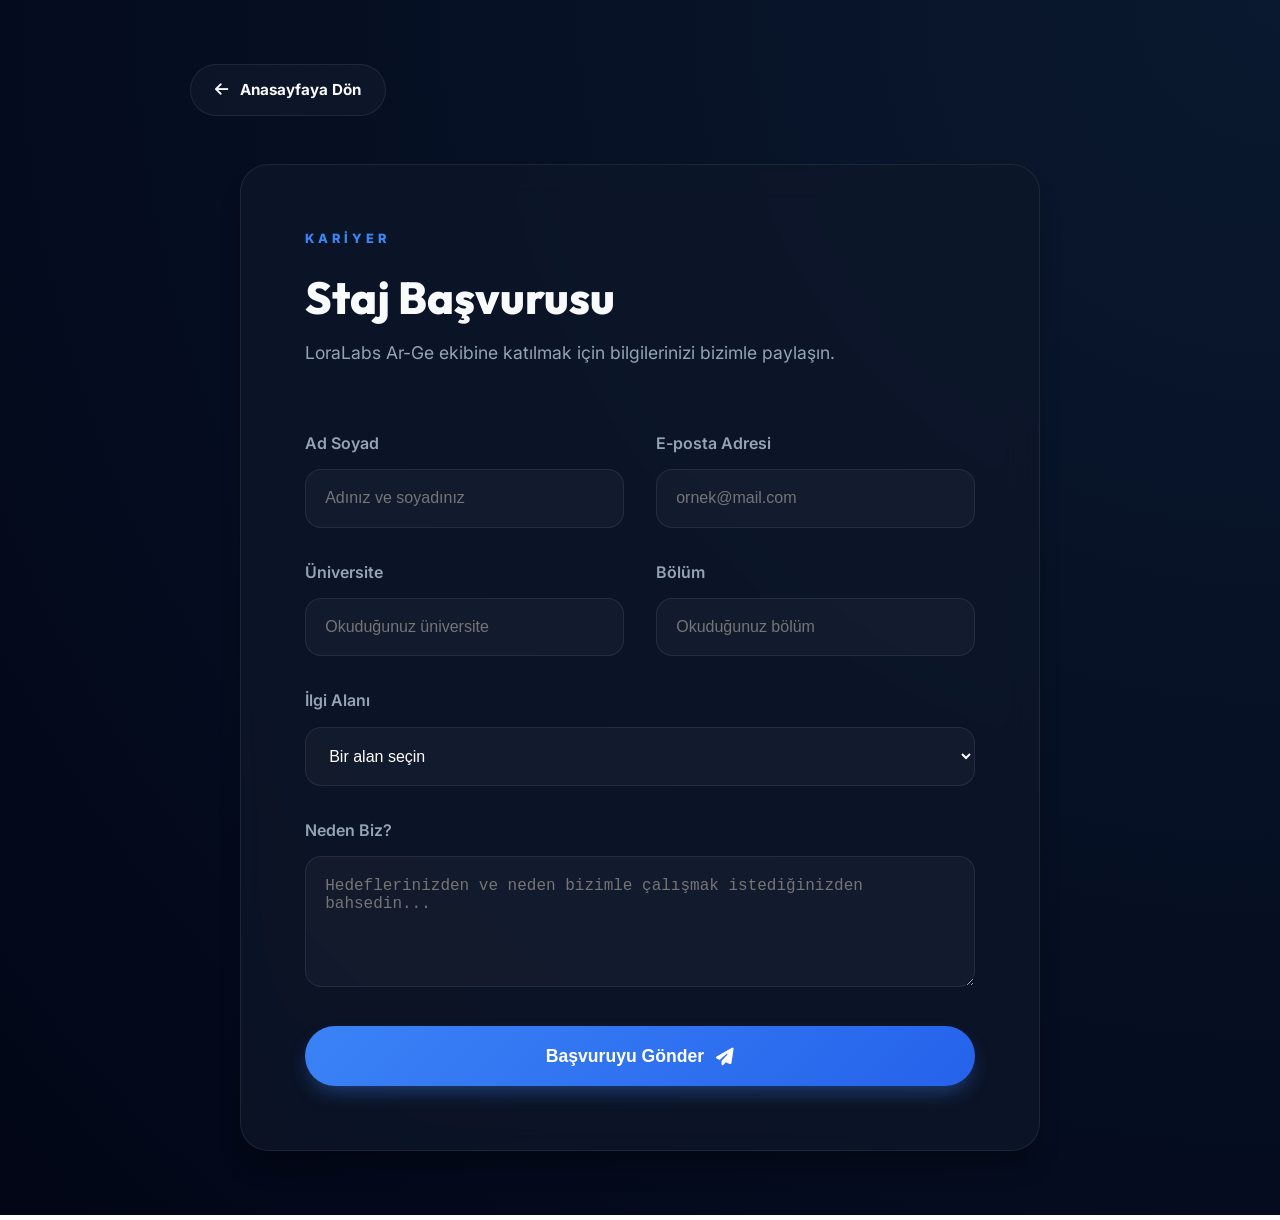
==== staj.html @ 4ee9ae0b "Add files via upload" ====
<!DOCTYPE html>
<html lang="tr">
<head>
    <meta charset="UTF-8">
    <meta name="viewport" content="width=device-width, initial-scale=1.0">
    <title>Staj Başvurusu | LoraLabs</title>
    
    <!-- Icons & Fonts -->
    <link rel="stylesheet" href="https://cdnjs.cloudflare.com/ajax/libs/font-awesome/6.4.0/css/all.min.css">
    <link href="https://fonts.googleapis.com/css2?family=Outfit:wght@400;600;800&family=Inter:wght@400;600&display=swap" rel="stylesheet">
    
    <!-- Custom CSS -->
    <link rel="stylesheet" href="style.css">
    
    <style>
        body {
            background: radial-gradient(circle at top right, #0a192f 0%, #020617 100%);
            min-height: 100vh;
            display: flex;
            align-items: center;
            justify-content: center;
            padding: 4rem 1rem;
        }
        .form-container {
            width: 100%;
            max-width: 900px;
        }
    </style>
</head>
<body>

    <div class="form-container">
        <a href="index.html" class="btn btn-outline" style="margin-bottom: 3rem; padding: 0.8rem 1.5rem;">
            <i class="fas fa-arrow-left"></i> Anasayfaya Dön
        </a>
        
        <div class="glass-card form-card reveal active">
            <span class="section-tag">Kariyer</span>
            <h1 class="section-title" style="font-size: 2.8rem; margin-bottom: 1rem;">Staj Başvurusu</h1>
            <p style="color: var(--text-muted); margin-bottom: 4rem; font-size: 1.1rem;">
                LoraLabs Ar-Ge ekibine katılmak için bilgilerinizi bizimle paylaşın.
            </p>
            
            <form>
                <div style="display: grid; grid-template-columns: 1fr 1fr; gap: 2rem;">
                    <div class="form-group">
                        <label>Ad Soyad</label>
                        <input type="text" placeholder="Adınız ve soyadınız" required>
                    </div>
                    <div class="form-group">
                        <label>E-posta Adresi</label>
                        <input type="email" placeholder="ornek@mail.com" required>
                    </div>
                </div>

                <div style="display: grid; grid-template-columns: 1fr 1fr; gap: 2rem;">
                    <div class="form-group">
                        <label>Üniversite</label>
                        <input type="text" placeholder="Okuduğunuz üniversite" required>
                    </div>
                    <div class="form-group">
                        <label>Bölüm</label>
                        <input type="text" placeholder="Okuduğunuz bölüm" required>
                    </div>
                </div>

                <div class="form-group">
                    <label>İlgi Alanı</label>
                    <select required>
                        <option value="" disabled selected>Bir alan seçin</option>
                        <option value="ai">Yapay Zeka & Derin Öğrenme</option>
                        <option value="iot">IoT & LoRaWAN Sistemleri</option>
                        <option value="medical">Tıbbi Bilişim & Görüntü İşleme</option>
                        <option value="embedded">Gömülü Sistemler & Robotik</option>
                        <option value="mobile">Mobil Uygulama Geliştirme</option>
                    </select>
                </div>

                <div class="form-group">
                    <label>Neden Biz?</label>
                    <textarea rows="5" placeholder="Hedeflerinizden ve neden bizimle çalışmak istediğinizden bahsedin..." required></textarea>
                </div>

                <button type="submit" class="btn btn-primary" style="width: 100%; height: 60px; font-size: 1.1rem;">
                    Başvuruyu Gönder <i class="fas fa-paper-plane"></i>
                </button>
            </form>
        </div>
    </div>

    <!-- Scripts -->
    <script src="main.js"></script>
</body>
</html>
---- style.css ----
/* 
    LoraLabs Professional Design System
    Colors: Deep Navy, Electric Blue, Cyan
    Fonts: Outfit (Headings), Inter (Body)
*/

:root {
    /* Primary Colors */
    --primary: #3b82f6;
    --primary-dark: #2563eb;
    --primary-light: #60a5fa;
    --primary-glow: rgba(59, 130, 246, 0.4);
    
    /* Semantic Colors */
    --accent: #22d3ee;
    --accent-glow: rgba(34, 211, 238, 0.3);
    --secondary: #0f172a;
    --background: #020617;
    --surface: #0f172a;
    
    /* Text Colors */
    --text-main: #f8fafc;
    --text-muted: #94a3b8;
    --text-dim: #64748b;
    
    /* Glassmorphism */
    --glass-bg: rgba(15, 23, 42, 0.7);
    --glass-border: rgba(255, 255, 255, 0.08);
    --glass-hover: rgba(30, 41, 59, 0.9);
    
    /* Transitions & Shadow */
    --transition-fast: all 0.2s cubic-bezier(0.4, 0, 0.2, 1);
    --transition-base: all 0.4s cubic-bezier(0.4, 0, 0.2, 1);
    --transition-slow: all 0.8s cubic-bezier(0.4, 0, 0.2, 1);
    --shadow-sm: 0 4px 6px -1px rgba(0, 0, 0, 0.1);
    --shadow-xl: 0 20px 25px -5px rgba(0, 0, 0, 0.3);
}

/* --- Base Reset --- */
* {
    margin: 0;
    padding: 0;
    box-sizing: border-box;
    -webkit-font-smoothing: antialiased;
    -moz-osx-font-smoothing: grayscale;
    -webkit-tap-highlight-color: transparent; /* Professional touch feel */
}

html {
    scroll-behavior: smooth;
    font-size: 16px;
}

body {
    background-color: var(--background);
    color: var(--text-main);
    font-family: 'Inter', sans-serif;
    line-height: 1.6;
    overflow-x: hidden;
}

body.menu-open {
    overflow: hidden; /* Prevent background scroll when menu is open */
}

h1, h2, h3, h4, .logo {
    font-family: 'Outfit', sans-serif;
    font-weight: 800;
    line-height: 1.2;
}

a {
    text-decoration: none;
    color: inherit;
    transition: var(--transition-fast);
}

ul {
    list-style: none;
}

img {
    max-width: 100%;
    display: block;
}

/* --- Scrollbar --- */
::-webkit-scrollbar { width: 8px; }
::-webkit-scrollbar-track { background: var(--background); }
::-webkit-scrollbar-thumb { 
    background: linear-gradient(var(--primary), var(--accent));
    border-radius: 10px; 
}

/* --- Layout Components --- */
.container {
    max-width: 1280px;
    margin: 0 auto;
    padding: 0 2rem;
}

.section {
    padding: 10rem 0;
    position: relative;
}

.glass-card {
    background: var(--glass-bg);
    backdrop-filter: blur(16px);
    -webkit-backdrop-filter: blur(16px);
    border: 1px solid var(--glass-border);
    border-radius: 28px;
    box-shadow: var(--shadow-xl);
}

/* --- Buttons --- */
.btn {
    display: inline-flex;
    align-items: center;
    justify-content: center;
    gap: 0.75rem;
    padding: 1rem 2.2rem;
    border-radius: 50px;
    font-weight: 700;
    font-size: 0.95rem;
    cursor: pointer;
    border: none;
    transition: var(--transition-base);
    position: relative;
    overflow: hidden;
    z-index: 1;
}

.btn::before {
    content: '';
    position: absolute;
    top: 0; left: 0; width: 100%; height: 100%;
    background: linear-gradient(45deg, transparent, rgba(255,255,255,0.1), transparent);
    transform: translateX(-100%);
    transition: 0.5s;
    z-index: -1;
}

.btn:hover::before {
    transform: translateX(100%);
}

.btn-primary {
    background: linear-gradient(135deg, var(--primary), var(--primary-dark));
    color: white;
    box-shadow: 0 10px 20px -5px var(--primary-glow);
}

.btn-primary:hover {
    transform: translateY(-4px);
    box-shadow: 0 15px 30px -5px var(--primary-glow);
}

.btn-outline {
    background: rgba(255, 255, 255, 0.03);
    border: 1px solid var(--glass-border);
    color: var(--text-main);
}

.btn-outline:hover {
    background: rgba(255, 255, 255, 0.08);
    border-color: var(--primary);
    transform: translateY(-4px);
}

/* --- Header & Navigation --- */
header {
    position: fixed;
    top: 0;
    width: 100%;
    z-index: 1000;
    transition: var(--transition-base);
    padding: 1.5rem 0;
}

header.scrolled {
    padding: 0.8rem 0;
    background: rgba(2, 6, 23, 0.9);
    backdrop-filter: blur(25px);
    border-bottom: 1px solid var(--glass-border);
    box-shadow: 0 10px 30px rgba(0,0,0,0.3);
}

.nav-container {
    display: flex;
    justify-content: space-between;
    align-items: center;
}

.logo {
    display: flex;
    align-items: center;
    gap: 1rem;
    font-size: 1.6rem;
    letter-spacing: -0.5px;
    z-index: 1002;
}

.logo img {
    height: 42px;
    width: auto;
    filter: drop-shadow(0 0 12px var(--primary-glow));
    transition: var(--transition-base);
}

header.scrolled .logo img {
    height: 36px;
}

.nav-right {
    display: flex;
    align-items: center;
    gap: 2rem;
}

.nav-links {
    display: flex;
    gap: 2.5rem;
    align-items: center;
}

.nav-links a {
    color: var(--text-muted);
    font-weight: 600;
    font-size: 0.9rem;
    position: relative;
    padding: 0.5rem 0;
    transition: var(--transition-fast);
}

.nav-links a:hover, .nav-links a.active {
    color: var(--primary);
}

.nav-links a::after {
    content: '';
    position: absolute;
    bottom: 0; left: 0; width: 0; height: 2px;
    background: linear-gradient(to right, var(--primary), var(--accent));
    transition: var(--transition-base);
}

.nav-links a:hover::after, .nav-links a.active::after {
    width: 100%;
}

.mobile-toggle {
    display: none;
    font-size: 1.5rem;
    color: var(--text-main);
    cursor: pointer;
    z-index: 1002;
    padding: 0.5rem;
    transition: var(--transition-fast);
}

.mobile-toggle:hover {
    color: var(--primary);
    transform: scale(1.1);
}

/* --- Hero Section --- */
.hero {
    height: 100vh;
    display: flex;
    align-items: center;
    background: url('hero_bg.png') no-repeat center center/cover;
    position: relative;
    overflow: hidden;
}

.hero::before {
    content: '';
    position: absolute;
    inset: 0;
    background: radial-gradient(circle at 20% 50%, rgba(2, 6, 23, 0.95) 0%, rgba(2, 6, 23, 0.6) 100%);
}

.hero-content {
    position: relative;
    z-index: 2;
    max-width: 850px;
}

.hero-content h1 {
    font-size: clamp(3rem, 10vw, 5.5rem);
    line-height: 1;
    margin-bottom: 2rem;
    background: linear-gradient(to right, #fff, var(--primary), var(--accent));
    -webkit-background-clip: text;
    -webkit-text-fill-color: transparent;
    filter: drop-shadow(0 0 30px rgba(59, 130, 246, 0.2));
}

.hero-content p {
    font-size: 1.4rem;
    color: var(--text-muted);
    margin-bottom: 3.5rem;
    max-width: 700px;
    font-weight: 300;
    line-height: 1.8;
}

.hero-btns {
    display: flex;
    gap: 1.5rem;
}

/* --- About Section --- */
.about-grid {
    display: grid;
    grid-template-columns: 1.2fr 1fr;
    gap: 6rem;
    align-items: center;
}

.section-tag {
    color: var(--primary);
    text-transform: uppercase;
    font-weight: 800;
    letter-spacing: 4px;
    font-size: 0.8rem;
    margin-bottom: 1.5rem;
    display: block;
    background: linear-gradient(to right, var(--primary), var(--accent));
    -webkit-background-clip: text;
    -webkit-text-fill-color: transparent;
}

.section-title {
    font-size: 3.5rem;
    margin-bottom: 2.5rem;
    line-height: 1.1;
}

.feature-grid {
    display: grid;
    grid-template-columns: 1fr 1fr;
    gap: 3rem;
    margin-top: 4rem;
}

.feature-item {
    display: flex;
    flex-direction: column;
    gap: 1.5rem;
}

.feature-item i {
    font-size: 2.5rem;
    color: var(--primary);
    background: linear-gradient(135deg, var(--primary), var(--accent));
    -webkit-background-clip: text;
    -webkit-text-fill-color: transparent;
    filter: drop-shadow(0 0 8px var(--primary-glow));
}

.feature-item h3 {
    font-size: 1.3rem;
    color: var(--text-main);
}

.feature-item p {
    font-size: 0.95rem;
    color: var(--text-muted);
}

.about-image {
    position: relative;
}

.about-image img {
    width: 100%;
    border-radius: 48px;
    position: relative;
    z-index: 2;
    box-shadow: 0 30px 60px rgba(0,0,0,0.6);
}

.about-image::after {
    content: '';
    position: absolute;
    inset: -20px;
    border: 2px solid var(--primary);
    border-radius: 55px;
    z-index: 1;
    opacity: 0.2;
    transform: rotate(-3deg);
}

/* --- Projects Section --- */
.projects-grid {
    display: grid;
    grid-template-columns: repeat(auto-fit, minmax(380px, 1fr));
    gap: 3rem;
    margin-top: 6rem;
}

.project-card {
    padding: 1.5rem;
    transition: var(--transition-base);
    border: 1px solid var(--glass-border);
}

.project-card:hover {
    transform: translateY(-20px) scale(1.02);
    border-color: var(--primary);
    background: var(--glass-hover);
}

.project-img {
    width: 100%;
    height: 280px;
    border-radius: 24px;
    overflow: hidden;
    margin-bottom: 2rem;
    position: relative;
}

.project-img img {
    width: 100%;
    height: 100%;
    object-fit: cover;
    transition: transform 0.8s ease;
}

.project-card:hover .project-img img {
    transform: scale(1.15);
}

.project-tag {
    background: rgba(59, 130, 246, 0.12);
    color: var(--primary);
    padding: 0.5rem 1.5rem;
    border-radius: 30px;
    font-size: 0.8rem;
    font-weight: 700;
    margin-bottom: 1.5rem;
    display: inline-block;
    border: 1px solid rgba(59, 130, 246, 0.2);
}

.project-card h3 {
    font-size: 1.7rem;
    margin-bottom: 1.2rem;
}

.project-card p {
    color: var(--text-muted);
    font-size: 1rem;
    margin-bottom: 2.5rem;
}

/* --- Contact Section --- */
.contact-content {
    display: grid;
    grid-template-columns: 1fr 1.4fr;
    gap: 6rem;
}

.contact-info-card {
    padding: 4rem;
}

.contact-item {
    display: flex;
    align-items: center;
    gap: 2rem;
    margin-bottom: 3.5rem;
}

.contact-item i {
    font-size: 1.8rem;
    color: var(--primary);
    background: rgba(59, 130, 246, 0.08);
    width: 65px;
    height: 65px;
    display: flex;
    align-items: center;
    justify-content: center;
    border-radius: 20px;
    border: 1px solid var(--glass-border);
}

.contact-item h4 {
    font-size: 1.3rem;
    margin-bottom: 0.5rem;
}

.contact-item p, .contact-item a {
    color: var(--text-muted);
    font-size: 1.1rem;
}

.map-wrapper {
    border-radius: 40px;
    overflow: hidden;
    border: 1px solid var(--glass-border);
    height: 100%;
    min-height: 500px;
    box-shadow: 0 40px 80px rgba(0,0,0,0.4);
}

/* --- Footer --- */
footer {
    padding: 8rem 0 4rem;
    background: #010411;
    border-top: 1px solid var(--glass-border);
}

.footer-grid {
    display: grid;
    grid-template-columns: 2.5fr 1fr 1fr;
    gap: 6rem;
    margin-bottom: 5rem;
}

.footer-about p {
    color: var(--text-muted);
    margin-top: 2.5rem;
    max-width: 500px;
    font-size: 1.1rem;
}

.footer-links h4 {
    margin-bottom: 2.5rem;
    font-size: 1.4rem;
}

.footer-links ul {
    display: grid;
    gap: 1.5rem;
}

.footer-links a {
    color: var(--text-muted);
    font-size: 1.05rem;
}

.footer-links a:hover {
    color: var(--primary);
    padding-left: 10px;
}

.social-links {
    display: flex;
    gap: 1.5rem;
    margin-top: 3.5rem;
}

.social-links a {
    width: 50px;
    height: 50px;
    display: flex;
    align-items: center;
    justify-content: center;
    border-radius: 15px;
    background: rgba(255, 255, 255, 0.04);
    color: var(--text-main);
    border: 1px solid var(--glass-border);
}

.social-links a:hover {
    background: var(--primary);
    transform: translateY(-8px);
}

.footer-bottom {
    text-align: center;
    padding-top: 3rem;
    border-top: 1px solid var(--glass-border);
    color: var(--text-dim);
    font-size: 1rem;
}

/* --- Animations --- */
.reveal {
    opacity: 0;
    transform: translateY(50px);
    transition: var(--transition-slow);
}

.reveal.active {
    opacity: 1;
    transform: translateY(0);
}

/* --- Staj Form Styles --- */
.form-card {
    max-width: 800px;
    margin: 0 auto;
    padding: 4rem;
}

.form-group {
    margin-bottom: 2rem;
}

.form-group label {
    display: block;
    margin-bottom: 0.8rem;
    font-weight: 600;
    color: var(--text-muted);
}

.form-group input, 
.form-group select, 
.form-group textarea {
    width: 100%;
    padding: 1.2rem;
    background: rgba(255, 255, 255, 0.03);
    border: 1px solid var(--glass-border);
    border-radius: 16px;
    color: white;
    font-size: 1rem;
    transition: var(--transition-base);
}

.form-group input:focus, 
.form-group select:focus, 
.form-group textarea:focus {
    outline: none;
    border-color: var(--primary);
    background: rgba(255, 255, 255, 0.07);
    box-shadow: 0 0 0 4px var(--primary-glow);
}

/* --- Responsive --- */
/* --- Responsive & Pro Mobile UI --- */
@media (max-width: 1024px) {
    .nav-links {
        position: fixed;
        top: 0;
        right: -100%;
        width: 100%;
        height: 100vh;
        background: rgba(2, 6, 23, 0.98);
        backdrop-filter: blur(40px);
        -webkit-backdrop-filter: blur(40px);
        flex-direction: column;
        justify-content: center;
        align-items: center;
        transition: 0.6s cubic-bezier(0.77, 0, 0.175, 1);
        z-index: 1001;
        gap: 2.5rem;
        padding: 4rem 2rem;
    }

    .nav-links.active {
        right: 0;
    }

    .nav-links li {
        width: 100%;
        text-align: center;
        opacity: 0;
        transform: translateY(20px);
        transition: 0.4s ease forwards;
    }

    .nav-links.active li {
        opacity: 1;
        transform: translateY(0);
    }

    /* Staggered animation for menu items */
    .nav-links.active li:nth-child(1) { transition-delay: 0.1s; }
    .nav-links.active li:nth-child(2) { transition-delay: 0.2s; }
    .nav-links.active li:nth-child(3) { transition-delay: 0.3s; }
    .nav-links.active li:nth-child(4) { transition-delay: 0.4s; }
    .nav-links.active li:nth-child(5) { transition-delay: 0.5s; }

    .nav-links a {
        font-size: 1.5rem;
        color: var(--text-main);
    }

    .mobile-toggle {
        display: flex;
        align-items: center;
        justify-content: center;
        width: 44px;
        height: 44px;
        border-radius: 12px;
        background: rgba(255, 255, 255, 0.05);
        border: 1px solid var(--glass-border);
    }

    .nav-right {
        gap: 0;
    }

    .section {
        padding: 6rem 0;
    }

    .hero-content h1 {
        font-size: clamp(2.5rem, 12vw, 4rem);
    }

    .hero-content p {
        font-size: 1.1rem;
        margin-bottom: 2.5rem;
    }

    .hero-btns {
        flex-direction: column;
        width: 100%;
    }

    .hero-btns .btn {
        width: 100%;
    }

    .about-grid, .contact-content {
        gap: 4rem;
    }

    .section-title {
        font-size: clamp(2rem, 8vw, 2.8rem);
    }

    .projects-grid {
        grid-template-columns: 1fr;
    }

    .project-card {
        padding: 1rem;
    }

    .contact-info-card {
        padding: 2.5rem 1.5rem;
    }

    .footer-grid {
        gap: 3rem;
    }
}

@media (max-width: 480px) {
    .container {
        padding: 0 1.5rem;
    }

    .logo {
        font-size: 1.4rem;
    }

    .logo img {
        height: 34px;
    }

    .feature-grid {
        gap: 2rem;
    }

    .contact-item {
        gap: 1.2rem;
        margin-bottom: 2.5rem;
    }

    .contact-item i {
        width: 50px;
        height: 50px;
        font-size: 1.5rem;
    }
}
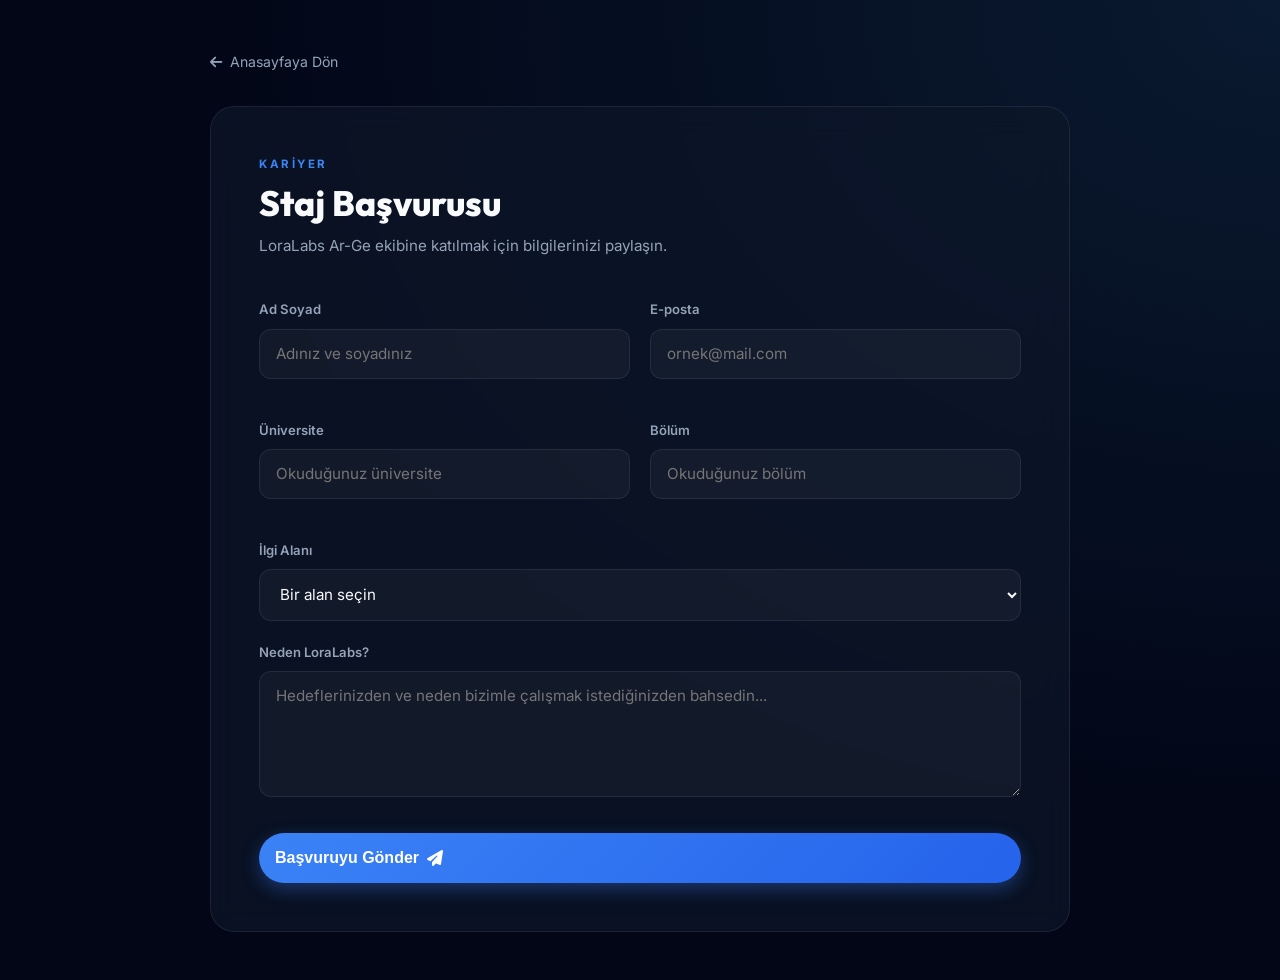
==== commit 26b87eb7: "Add files via upload" ====
--- a/staj.html
+++ b/staj.html
@@ -2,58 +2,119 @@
 <html lang="tr">
 <head>
     <meta charset="UTF-8">
-    <meta name="viewport" content="width=device-width, initial-scale=1.0">
+    <meta name="viewport" content="width=device-width, initial-scale=1.0, maximum-scale=1.0">
     <title>Staj Başvurusu | LoraLabs</title>
-    
-    <!-- Icons & Fonts -->
     <link rel="stylesheet" href="https://cdnjs.cloudflare.com/ajax/libs/font-awesome/6.4.0/css/all.min.css">
-    <link href="https://fonts.googleapis.com/css2?family=Outfit:wght@400;600;800&family=Inter:wght@400;600&display=swap" rel="stylesheet">
-    
-    <!-- Custom CSS -->
+    <link href="https://fonts.googleapis.com/css2?family=Outfit:wght@400;600;800&family=Inter:wght@300;400;600&display=swap" rel="stylesheet">
     <link rel="stylesheet" href="style.css">
-    
     <style>
         body {
-            background: radial-gradient(circle at top right, #0a192f 0%, #020617 100%);
             min-height: 100vh;
             display: flex;
             align-items: center;
             justify-content: center;
-            padding: 4rem 1rem;
+            padding: 3rem 1rem;
+            background: radial-gradient(ellipse at top right, #0a1a30 0%, var(--navy) 60%);
         }
-        .form-container {
+        .staj-wrap {
             width: 100%;
-            max-width: 900px;
+            max-width: 860px;
+        }
+        .back-link {
+            display: inline-flex;
+            align-items: center;
+            gap: 0.5rem;
+            color: var(--slate);
+            font-size: 0.88rem;
+            margin-bottom: 2rem;
+            transition: color 0.25s;
+        }
+        .back-link:hover { color: var(--blue); }
+        .form-card {
+            background: var(--glass);
+            border: 1px solid var(--border);
+            border-radius: 24px;
+            padding: 3rem;
+            backdrop-filter: blur(16px);
+        }
+        .form-card .eyebrow { margin-bottom: 0.5rem; }
+        .form-card h1 {
+            font-size: clamp(1.6rem, 5vw, 2.2rem);
+            margin-bottom: 0.6rem;
+        }
+        .form-card > p {
+            color: var(--slate);
+            margin-bottom: 2.5rem;
+            font-size: 0.95rem;
+        }
+        .form-row {
+            display: grid;
+            grid-template-columns: 1fr 1fr;
+            gap: 1.25rem;
+            margin-bottom: 1.25rem;
+        }
+        .form-group { margin-bottom: 1.25rem; }
+        .form-group label {
+            display: block;
+            font-size: 0.82rem;
+            font-weight: 600;
+            color: var(--slate);
+            margin-bottom: 0.5rem;
+        }
+        .form-group input,
+        .form-group select,
+        .form-group textarea {
+            width: 100%;
+            padding: 0.9rem 1rem;
+            background: rgba(255,255,255,0.04);
+            border: 1.5px solid var(--border);
+            border-radius: 12px;
+            color: var(--white);
+            font-size: 0.95rem;
+            font-family: 'Inter', sans-serif;
+            transition: border-color 0.25s, box-shadow 0.25s;
+        }
+        .form-group select option { background: #0f172a; }
+        .form-group input:focus,
+        .form-group select:focus,
+        .form-group textarea:focus {
+            outline: none;
+            border-color: var(--blue);
+            box-shadow: 0 0 0 3px rgba(59,130,246,0.25);
+        }
+        .submit-btn {
+            width: 100%;
+            padding: 1rem;
+            font-size: 1rem;
+            margin-top: 0.5rem;
+        }
+        @media (max-width: 600px) {
+            .form-card { padding: 2rem 1.4rem; }
+            .form-row { grid-template-columns: 1fr; gap: 0; }
         }
     </style>
 </head>
 <body>
-
-    <div class="form-container">
-        <a href="index.html" class="btn btn-outline" style="margin-bottom: 3rem; padding: 0.8rem 1.5rem;">
+    <div class="staj-wrap">
+        <a href="index.html" class="back-link">
             <i class="fas fa-arrow-left"></i> Anasayfaya Dön
         </a>
-        
-        <div class="glass-card form-card reveal active">
-            <span class="section-tag">Kariyer</span>
-            <h1 class="section-title" style="font-size: 2.8rem; margin-bottom: 1rem;">Staj Başvurusu</h1>
-            <p style="color: var(--text-muted); margin-bottom: 4rem; font-size: 1.1rem;">
-                LoraLabs Ar-Ge ekibine katılmak için bilgilerinizi bizimle paylaşın.
-            </p>
-            
+        <div class="form-card">
+            <span class="eyebrow">Kariyer</span>
+            <h1>Staj Başvurusu</h1>
+            <p>LoraLabs Ar-Ge ekibine katılmak için bilgilerinizi paylaşın.</p>
             <form>
-                <div style="display: grid; grid-template-columns: 1fr 1fr; gap: 2rem;">
+                <div class="form-row">
                     <div class="form-group">
                         <label>Ad Soyad</label>
                         <input type="text" placeholder="Adınız ve soyadınız" required>
                     </div>
                     <div class="form-group">
-                        <label>E-posta Adresi</label>
+                        <label>E-posta</label>
                         <input type="email" placeholder="ornek@mail.com" required>
                     </div>
                 </div>
-
-                <div style="display: grid; grid-template-columns: 1fr 1fr; gap: 2rem;">
+                <div class="form-row">
                     <div class="form-group">
                         <label>Üniversite</label>
                         <input type="text" placeholder="Okuduğunuz üniversite" required>
@@ -63,32 +124,27 @@
                         <input type="text" placeholder="Okuduğunuz bölüm" required>
                     </div>
                 </div>
-
                 <div class="form-group">
                     <label>İlgi Alanı</label>
                     <select required>
                         <option value="" disabled selected>Bir alan seçin</option>
-                        <option value="ai">Yapay Zeka & Derin Öğrenme</option>
-                        <option value="iot">IoT & LoRaWAN Sistemleri</option>
-                        <option value="medical">Tıbbi Bilişim & Görüntü İşleme</option>
-                        <option value="embedded">Gömülü Sistemler & Robotik</option>
-                        <option value="mobile">Mobil Uygulama Geliştirme</option>
+                        <option>Yapay Zeka &amp; Derin Öğrenme</option>
+                        <option>IoT &amp; LoRaWAN Sistemleri</option>
+                        <option>Tıbbi Bilişim &amp; Görüntü İşleme</option>
+                        <option>Gömülü Sistemler &amp; Robotik</option>
+                        <option>Mobil / Web Geliştirme</option>
                     </select>
                 </div>
-
                 <div class="form-group">
-                    <label>Neden Biz?</label>
+                    <label>Neden LoraLabs?</label>
                     <textarea rows="5" placeholder="Hedeflerinizden ve neden bizimle çalışmak istediğinizden bahsedin..." required></textarea>
                 </div>
-
-                <button type="submit" class="btn btn-primary" style="width: 100%; height: 60px; font-size: 1.1rem;">
+                <button type="submit" class="btn btn-primary submit-btn">
                     Başvuruyu Gönder <i class="fas fa-paper-plane"></i>
                 </button>
             </form>
         </div>
     </div>
-
-    <!-- Scripts -->
     <script src="main.js"></script>
 </body>
 </html>
--- a/style.css
+++ b/style.css
@@ -1,772 +1,678 @@
-/* 
-    LoraLabs Professional Design System
-    Colors: Deep Navy, Electric Blue, Cyan
-    Fonts: Outfit (Headings), Inter (Body)
-*/
-
+/* =============================================
+   LoraLabs — Professional Design System
+   Mobile-first, zero-overflow guarantee
+   ============================================= */
+
+/* ---------- VARIABLES ---------- */
 :root {
-    /* Primary Colors */
-    --primary: #3b82f6;
-    --primary-dark: #2563eb;
-    --primary-light: #60a5fa;
-    --primary-glow: rgba(59, 130, 246, 0.4);
-    
-    /* Semantic Colors */
-    --accent: #22d3ee;
-    --accent-glow: rgba(34, 211, 238, 0.3);
-    --secondary: #0f172a;
-    --background: #020617;
-    --surface: #0f172a;
-    
-    /* Text Colors */
-    --text-main: #f8fafc;
-    --text-muted: #94a3b8;
-    --text-dim: #64748b;
-    
-    /* Glassmorphism */
-    --glass-bg: rgba(15, 23, 42, 0.7);
-    --glass-border: rgba(255, 255, 255, 0.08);
-    --glass-hover: rgba(30, 41, 59, 0.9);
-    
-    /* Transitions & Shadow */
-    --transition-fast: all 0.2s cubic-bezier(0.4, 0, 0.2, 1);
-    --transition-base: all 0.4s cubic-bezier(0.4, 0, 0.2, 1);
-    --transition-slow: all 0.8s cubic-bezier(0.4, 0, 0.2, 1);
-    --shadow-sm: 0 4px 6px -1px rgba(0, 0, 0, 0.1);
-    --shadow-xl: 0 20px 25px -5px rgba(0, 0, 0, 0.3);
-}
-
-/* --- Base Reset --- */
-* {
+    --blue:        #3b82f6;
+    --blue-dark:   #2563eb;
+    --cyan:        #22d3ee;
+    --navy:        #020617;
+    --navy-mid:    #0f172a;
+    --navy-light:  #1e293b;
+    --slate:       #94a3b8;
+    --white:       #f8fafc;
+    --glass:       rgba(15,23,42,0.65);
+    --border:      rgba(255,255,255,0.08);
+    --glow:        rgba(59,130,246,0.35);
+    --ease:        cubic-bezier(0.4,0,0.2,1);
+}
+
+/* ---------- RESET ---------- */
+*, *::before, *::after {
+    box-sizing: border-box;
     margin: 0;
     padding: 0;
-    box-sizing: border-box;
-    -webkit-font-smoothing: antialiased;
-    -moz-osx-font-smoothing: grayscale;
-    -webkit-tap-highlight-color: transparent; /* Professional touch feel */
 }
 
 html {
+    font-size: 16px;
     scroll-behavior: smooth;
-    font-size: 16px;
+    /* CRITICAL: lock horizontal scroll at root */
+    overflow-x: clip;
 }
 
 body {
-    background-color: var(--background);
-    color: var(--text-main);
     font-family: 'Inter', sans-serif;
-    line-height: 1.6;
-    overflow-x: hidden;
-}
-
-body.menu-open {
-    overflow: hidden; /* Prevent background scroll when menu is open */
-}
-
-h1, h2, h3, h4, .logo {
-    font-family: 'Outfit', sans-serif;
-    font-weight: 800;
-    line-height: 1.2;
+    background: var(--navy);
+    color: var(--white);
+    line-height: 1.7;
+    /* CRITICAL: prevent any child from causing horizontal scroll */
+    overflow-x: clip;
+    max-width: 100%;
+}
+
+body.no-scroll {
+    overflow: hidden;
+    position: fixed;  /* iOS fix: prevents background from scrolling through */
+    width: 100%;
+    top: 0;
+    left: 0;
+}
+
+img {
+    display: block;
+    max-width: 100%;
+    height: auto;
 }
 
 a {
     text-decoration: none;
     color: inherit;
-    transition: var(--transition-fast);
-}
-
-ul {
-    list-style: none;
-}
-
-img {
-    max-width: 100%;
-    display: block;
-}
-
-/* --- Scrollbar --- */
-::-webkit-scrollbar { width: 8px; }
-::-webkit-scrollbar-track { background: var(--background); }
-::-webkit-scrollbar-thumb { 
-    background: linear-gradient(var(--primary), var(--accent));
-    border-radius: 10px; 
-}
-
-/* --- Layout Components --- */
-.container {
-    max-width: 1280px;
-    margin: 0 auto;
-    padding: 0 2rem;
-}
-
-.section {
-    padding: 10rem 0;
-    position: relative;
-}
-
-.glass-card {
-    background: var(--glass-bg);
-    backdrop-filter: blur(16px);
-    -webkit-backdrop-filter: blur(16px);
-    border: 1px solid var(--glass-border);
-    border-radius: 28px;
-    box-shadow: var(--shadow-xl);
-}
-
-/* --- Buttons --- */
+}
+
+ul { list-style: none; }
+
+h1, h2, h3, h4 {
+    font-family: 'Outfit', sans-serif;
+    font-weight: 800;
+    line-height: 1.15;
+}
+
+/* ---------- LAYOUT CONTAINERS ---------- */
+.wrapper {
+    width: 100%;
+    max-width: 1240px;
+    margin-inline: auto;
+    padding-inline: 1.5rem;
+}
+
+/* ---------- BUTTONS ---------- */
 .btn {
     display: inline-flex;
     align-items: center;
-    justify-content: center;
-    gap: 0.75rem;
-    padding: 1rem 2.2rem;
+    gap: 0.5rem;
+    padding: 0.85rem 1.8rem;
     border-radius: 50px;
     font-weight: 700;
-    font-size: 0.95rem;
+    font-size: 0.9rem;
     cursor: pointer;
     border: none;
-    transition: var(--transition-base);
-    position: relative;
-    overflow: hidden;
-    z-index: 1;
-}
-
-.btn::before {
-    content: '';
-    position: absolute;
-    top: 0; left: 0; width: 100%; height: 100%;
-    background: linear-gradient(45deg, transparent, rgba(255,255,255,0.1), transparent);
-    transform: translateX(-100%);
-    transition: 0.5s;
-    z-index: -1;
-}
-
-.btn:hover::before {
-    transform: translateX(100%);
+    transition: all 0.3s var(--ease);
+    white-space: nowrap;
 }
 
 .btn-primary {
-    background: linear-gradient(135deg, var(--primary), var(--primary-dark));
-    color: white;
-    box-shadow: 0 10px 20px -5px var(--primary-glow);
-}
-
+    background: linear-gradient(135deg, var(--blue), var(--blue-dark));
+    color: #fff;
+    box-shadow: 0 6px 18px var(--glow);
+}
 .btn-primary:hover {
-    transform: translateY(-4px);
-    box-shadow: 0 15px 30px -5px var(--primary-glow);
-}
-
-.btn-outline {
-    background: rgba(255, 255, 255, 0.03);
-    border: 1px solid var(--glass-border);
-    color: var(--text-main);
-}
-
-.btn-outline:hover {
-    background: rgba(255, 255, 255, 0.08);
-    border-color: var(--primary);
-    transform: translateY(-4px);
-}
-
-/* --- Header & Navigation --- */
+    transform: translateY(-3px);
+    box-shadow: 0 10px 28px var(--glow);
+}
+
+.btn-ghost {
+    background: transparent;
+    border: 1.5px solid var(--border);
+    color: var(--white);
+}
+.btn-ghost:hover {
+    border-color: var(--blue);
+    background: rgba(59,130,246,0.08);
+    transform: translateY(-3px);
+}
+
+.btn-sm {
+    padding: 0.55rem 1.2rem;
+    font-size: 0.82rem;
+}
+
+/* ---------- EYEBROW / TAGS ---------- */
+.eyebrow {
+    font-size: 0.72rem;
+    font-weight: 700;
+    letter-spacing: 2.5px;
+    text-transform: uppercase;
+    background: linear-gradient(90deg, var(--blue), var(--cyan));
+    -webkit-background-clip: text;
+    -webkit-text-fill-color: transparent;
+    background-clip: text;
+    margin-bottom: 0.75rem;
+    display: block;
+}
+
+.text-blue { color: var(--blue); }
+
+/* ---------- HEADER ---------- */
 header {
     position: fixed;
     top: 0;
+    left: 0;
+    right: 0;
+    z-index: 100;  /* Lower than menu so menu overlaps header */
+    padding: 1.1rem 0;
+    transition: background 0.4s var(--ease), padding 0.4s var(--ease);
+}
+
+header.sticky {
+    background: rgba(2,6,23,0.9);
+    backdrop-filter: blur(20px);
+    padding: 0.7rem 0;
+    border-bottom: 1px solid var(--border);
+}
+
+.nav-inner {
     width: 100%;
-    z-index: 1000;
-    transition: var(--transition-base);
-    padding: 1.5rem 0;
-}
-
-header.scrolled {
-    padding: 0.8rem 0;
-    background: rgba(2, 6, 23, 0.9);
-    backdrop-filter: blur(25px);
-    border-bottom: 1px solid var(--glass-border);
-    box-shadow: 0 10px 30px rgba(0,0,0,0.3);
-}
-
-.nav-container {
-    display: flex;
+    max-width: 1240px;
+    margin-inline: auto;
+    padding-inline: 1.5rem;
+    display: flex;
+    align-items: center;
     justify-content: space-between;
-    align-items: center;
-}
-
+}
+
+/* Logo */
 .logo {
     display: flex;
     align-items: center;
-    gap: 1rem;
-    font-size: 1.6rem;
-    letter-spacing: -0.5px;
-    z-index: 1002;
-}
-
+    gap: 0.7rem;
+    font-family: 'Outfit', sans-serif;
+    font-weight: 800;
+    font-size: 1.4rem;
+    flex-shrink: 0;
+    z-index: 10001; /* Above menu overlay */
+    position: relative;
+}
 .logo img {
-    height: 42px;
+    height: 38px;
     width: auto;
-    filter: drop-shadow(0 0 12px var(--primary-glow));
-    transition: var(--transition-base);
-}
-
-header.scrolled .logo img {
-    height: 36px;
-}
-
-.nav-right {
-    display: flex;
-    align-items: center;
-    gap: 2rem;
-}
-
-.nav-links {
-    display: flex;
+}
+
+/* Desktop nav */
+.nav-menu ul {
+    display: flex;
+    align-items: center;
     gap: 2.5rem;
-    align-items: center;
-}
-
-.nav-links a {
-    color: var(--text-muted);
+}
+.nav-menu a {
+    font-size: 0.88rem;
     font-weight: 600;
-    font-size: 0.9rem;
+    color: var(--slate);
+    transition: color 0.25s;
     position: relative;
-    padding: 0.5rem 0;
-    transition: var(--transition-fast);
-}
-
-.nav-links a:hover, .nav-links a.active {
-    color: var(--primary);
-}
-
-.nav-links a::after {
+    padding-bottom: 2px;
+}
+.nav-menu a::after {
     content: '';
     position: absolute;
-    bottom: 0; left: 0; width: 0; height: 2px;
-    background: linear-gradient(to right, var(--primary), var(--accent));
-    transition: var(--transition-base);
-}
-
-.nav-links a:hover::after, .nav-links a.active::after {
-    width: 100%;
-}
-
-.mobile-toggle {
+    bottom: -2px;
+    left: 0;
+    width: 0;
+    height: 2px;
+    background: linear-gradient(90deg, var(--blue), var(--cyan));
+    transition: width 0.3s var(--ease);
+}
+.nav-menu a:hover,
+.nav-menu a.active { color: var(--white); }
+.nav-menu a:hover::after,
+.nav-menu a.active::after { width: 100%; }
+
+.nav-cta {
+    background: linear-gradient(135deg, var(--blue), var(--blue-dark)) !important;
+    color: #fff !important;
+    padding: 0.55rem 1.4rem;
+    border-radius: 50px;
+    font-size: 0.85rem !important;
+    box-shadow: 0 4px 14px var(--glow);
+}
+.nav-cta::after { display: none !important; }
+.nav-cta:hover {
+    transform: translateY(-2px);
+    box-shadow: 0 8px 22px var(--glow);
+}
+
+/* Hamburger button */
+.hamburger {
     display: none;
-    font-size: 1.5rem;
-    color: var(--text-main);
+    flex-direction: column;
+    justify-content: center;
+    align-items: center;
+    gap: 5px;
+    width: 42px;
+    height: 42px;
+    border: 1.5px solid var(--border);
+    border-radius: 10px;
+    background: rgba(255,255,255,0.04);
     cursor: pointer;
-    z-index: 1002;
-    padding: 0.5rem;
-    transition: var(--transition-fast);
-}
-
-.mobile-toggle:hover {
-    color: var(--primary);
-    transform: scale(1.1);
-}
-
-/* --- Hero Section --- */
+    z-index: 10001; /* Always on top, even above menu */
+    position: relative;
+    flex-shrink: 0;
+}
+.hamburger span {
+    display: block;
+    width: 20px;
+    height: 2px;
+    background: var(--white);
+    border-radius: 2px;
+    transition: all 0.35s var(--ease);
+    transform-origin: center;
+}
+.hamburger.open span:nth-child(1) { transform: translateY(7px) rotate(45deg); }
+.hamburger.open span:nth-child(2) { opacity: 0; transform: scaleX(0); }
+.hamburger.open span:nth-child(3) { transform: translateY(-7px) rotate(-45deg); }
+
+/* ---------- HERO ---------- */
 .hero {
-    height: 100vh;
-    display: flex;
-    align-items: center;
-    background: url('hero_bg.png') no-repeat center center/cover;
     position: relative;
-    overflow: hidden;
-}
-
-.hero::before {
-    content: '';
+    z-index: 1;        /* Keep hero BELOW the nav overlay */
+    min-height: 100svh;
+    display: flex;
+    align-items: center;
+    padding-top: 90px;
+    padding-bottom: 4rem;
+    background: url('hero_bg.png') center center / cover no-repeat;
+}
+
+.hero-overlay {
     position: absolute;
     inset: 0;
-    background: radial-gradient(circle at 20% 50%, rgba(2, 6, 23, 0.95) 0%, rgba(2, 6, 23, 0.6) 100%);
+    background: linear-gradient(105deg,
+        rgba(2,6,23,0.93) 0%,
+        rgba(2,6,23,0.70) 55%,
+        rgba(2,6,23,0.45) 100%);
+    pointer-events: none;
 }
 
 .hero-content {
     position: relative;
     z-index: 2;
-    max-width: 850px;
+    max-width: 720px;
 }
 
 .hero-content h1 {
-    font-size: clamp(3rem, 10vw, 5.5rem);
-    line-height: 1;
-    margin-bottom: 2rem;
-    background: linear-gradient(to right, #fff, var(--primary), var(--accent));
+    font-size: clamp(2rem, 6vw, 4.5rem);
+    margin-bottom: 1.25rem;
+    background: linear-gradient(100deg, #fff 30%, var(--blue) 65%, var(--cyan) 100%);
     -webkit-background-clip: text;
     -webkit-text-fill-color: transparent;
-    filter: drop-shadow(0 0 30px rgba(59, 130, 246, 0.2));
-}
-
-.hero-content p {
-    font-size: 1.4rem;
-    color: var(--text-muted);
+    background-clip: text;
+    /* CRITICAL: prevent overflow on small screens */
+    overflow-wrap: break-word;
+    word-break: break-word;
+}
+
+.hero-desc {
+    font-size: clamp(0.95rem, 2.2vw, 1.2rem);
+    color: var(--slate);
+    margin-bottom: 2.5rem;
+    font-weight: 300;
+    max-width: 580px;
+}
+
+.hero-actions {
+    display: flex;
+    flex-wrap: wrap;
+    gap: 0.9rem;
+}
+
+/* ---------- SECTION UTILITIES ---------- */
+.section-pad {
+    padding-block: 6rem;
+}
+.section-dark {
+    background: var(--navy-mid);
+}
+.section-header {
+    text-align: center;
     margin-bottom: 3.5rem;
-    max-width: 700px;
+}
+.section-header h2 {
+    font-size: clamp(1.8rem, 4vw, 2.8rem);
+    margin-top: 0.5rem;
+}
+
+/* ---------- TWO-COL LAYOUT ---------- */
+.two-col {
+    display: grid;
+    grid-template-columns: 1fr 1fr;
+    gap: 4rem;
+    align-items: center;
+}
+
+.col-text h2 {
+    font-size: clamp(1.8rem, 4vw, 2.8rem);
+    margin-bottom: 1.25rem;
+    margin-top: 0.5rem;
+}
+
+.body-text {
+    color: var(--slate);
+    margin-bottom: 2.5rem;
     font-weight: 300;
-    line-height: 1.8;
-}
-
-.hero-btns {
-    display: flex;
-    gap: 1.5rem;
-}
-
-/* --- About Section --- */
-.about-grid {
+}
+
+.col-img img {
+    width: 100%;
+    border-radius: 28px;
+    box-shadow: 0 20px 50px rgba(0,0,0,0.55);
+}
+
+/* Features grid inside About */
+.features-grid {
     display: grid;
-    grid-template-columns: 1.2fr 1fr;
-    gap: 6rem;
-    align-items: center;
-}
-
-.section-tag {
-    color: var(--primary);
-    text-transform: uppercase;
-    font-weight: 800;
-    letter-spacing: 4px;
-    font-size: 0.8rem;
-    margin-bottom: 1.5rem;
-    display: block;
-    background: linear-gradient(to right, var(--primary), var(--accent));
+    grid-template-columns: 1fr 1fr;
+    gap: 1.75rem;
+}
+
+.feat i {
+    font-size: 1.6rem;
+    margin-bottom: 0.6rem;
+    background: linear-gradient(135deg, var(--blue), var(--cyan));
     -webkit-background-clip: text;
     -webkit-text-fill-color: transparent;
-}
-
-.section-title {
-    font-size: 3.5rem;
-    margin-bottom: 2.5rem;
-    line-height: 1.1;
-}
-
-.feature-grid {
+    background-clip: text;
+}
+.feat h3 { font-size: 1rem; margin-bottom: 0.4rem; }
+.feat p { font-size: 0.85rem; color: var(--slate); }
+
+/* ---------- PROJECT CARDS ---------- */
+.cards-grid {
     display: grid;
-    grid-template-columns: 1fr 1fr;
-    gap: 3rem;
-    margin-top: 4rem;
-}
-
-.feature-item {
-    display: flex;
-    flex-direction: column;
-    gap: 1.5rem;
-}
-
-.feature-item i {
-    font-size: 2.5rem;
-    color: var(--primary);
-    background: linear-gradient(135deg, var(--primary), var(--accent));
-    -webkit-background-clip: text;
-    -webkit-text-fill-color: transparent;
-    filter: drop-shadow(0 0 8px var(--primary-glow));
-}
-
-.feature-item h3 {
-    font-size: 1.3rem;
-    color: var(--text-main);
-}
-
-.feature-item p {
-    font-size: 0.95rem;
-    color: var(--text-muted);
-}
-
-.about-image {
-    position: relative;
-}
-
-.about-image img {
-    width: 100%;
-    border-radius: 48px;
-    position: relative;
-    z-index: 2;
-    box-shadow: 0 30px 60px rgba(0,0,0,0.6);
-}
-
-.about-image::after {
-    content: '';
-    position: absolute;
-    inset: -20px;
-    border: 2px solid var(--primary);
-    border-radius: 55px;
-    z-index: 1;
-    opacity: 0.2;
-    transform: rotate(-3deg);
-}
-
-/* --- Projects Section --- */
-.projects-grid {
-    display: grid;
-    grid-template-columns: repeat(auto-fit, minmax(380px, 1fr));
-    gap: 3rem;
-    margin-top: 6rem;
-}
-
-.project-card {
-    padding: 1.5rem;
-    transition: var(--transition-base);
-    border: 1px solid var(--glass-border);
-}
-
-.project-card:hover {
-    transform: translateY(-20px) scale(1.02);
-    border-color: var(--primary);
-    background: var(--glass-hover);
-}
-
-.project-img {
-    width: 100%;
-    height: 280px;
-    border-radius: 24px;
+    grid-template-columns: repeat(3, 1fr);
+    gap: 1.75rem;
+}
+
+.card {
+    background: var(--glass);
+    border: 1px solid var(--border);
+    border-radius: 20px;
     overflow: hidden;
-    margin-bottom: 2rem;
-    position: relative;
-}
-
-.project-img img {
+    transition: transform 0.35s var(--ease), border-color 0.35s var(--ease);
+    backdrop-filter: blur(10px);
+}
+.card:hover {
+    transform: translateY(-8px);
+    border-color: var(--blue);
+}
+
+.card-img {
+    height: 200px;
+    overflow: hidden;
+}
+.card-img img {
     width: 100%;
     height: 100%;
     object-fit: cover;
-    transition: transform 0.8s ease;
-}
-
-.project-card:hover .project-img img {
-    transform: scale(1.15);
-}
-
-.project-tag {
-    background: rgba(59, 130, 246, 0.12);
-    color: var(--primary);
-    padding: 0.5rem 1.5rem;
-    border-radius: 30px;
-    font-size: 0.8rem;
+    transition: transform 0.6s var(--ease);
+}
+.card:hover .card-img img { transform: scale(1.08); }
+
+.card-body {
+    padding: 1.4rem;
+}
+
+.badge {
+    display: inline-block;
+    font-size: 0.72rem;
     font-weight: 700;
+    padding: 0.3rem 0.9rem;
+    border-radius: 20px;
+    background: rgba(59,130,246,0.12);
+    color: var(--blue);
+    border: 1px solid rgba(59,130,246,0.2);
+    margin-bottom: 0.85rem;
+}
+
+.card-body h3 {
+    font-size: 1.1rem;
+    margin-bottom: 0.65rem;
+}
+
+.card-body > p {
+    font-size: 0.88rem;
+    color: var(--slate);
+    margin-bottom: 1.25rem;
+}
+
+/* ---------- CONTACT ---------- */
+.contact-layout {
+    gap: 3.5rem;
+    align-items: start;
+}
+
+.contact-list {
+    display: flex;
+    flex-direction: column;
+    gap: 1.5rem;
+    margin-top: 2rem;
+    background: var(--glass);
+    border: 1px solid var(--border);
+    border-radius: 20px;
+    padding: 2rem;
+    backdrop-filter: blur(10px);
+}
+
+.contact-row {
+    display: flex;
+    align-items: flex-start;
+    gap: 1.25rem;
+}
+
+.contact-icon {
+    width: 48px;
+    height: 48px;
+    flex-shrink: 0;
+    display: flex;
+    align-items: center;
+    justify-content: center;
+    border-radius: 14px;
+    background: rgba(59,130,246,0.1);
+    border: 1px solid var(--border);
+    font-size: 1.2rem;
+    color: var(--blue);
+}
+
+.contact-row strong {
+    display: block;
+    font-size: 0.88rem;
+    margin-bottom: 0.2rem;
+}
+.contact-row p,
+.contact-row a {
+    font-size: 0.9rem;
+    color: var(--slate);
+}
+.contact-row a:hover { color: var(--blue); }
+
+.map-box {
+    border-radius: 20px;
+    overflow: hidden;
+    border: 1px solid var(--border);
+    min-height: 380px;
+    box-shadow: 0 16px 40px rgba(0,0,0,0.3);
+}
+.map-box iframe {
+    width: 100%;
+    height: 100%;
+    min-height: 380px;
+    border: none;
+    display: block;
+}
+
+/* ---------- FOOTER ---------- */
+footer {
+    background: #010411;
+    border-top: 1px solid var(--border);
+    padding-block: 4rem 2rem;
+}
+
+.footer-inner {
+    display: grid;
+    grid-template-columns: 2fr 1fr 1fr;
+    gap: 3rem;
+    padding-bottom: 3rem;
+    border-bottom: 1px solid var(--border);
+}
+
+.footer-brand p {
+    color: var(--slate);
+    font-size: 0.9rem;
+    margin-top: 1.25rem;
+    max-width: 380px;
+}
+
+.socials {
+    display: flex;
+    gap: 0.75rem;
+    margin-top: 1.75rem;
+}
+.socials a {
+    width: 40px;
+    height: 40px;
+    display: flex;
+    align-items: center;
+    justify-content: center;
+    border-radius: 10px;
+    background: rgba(255,255,255,0.04);
+    border: 1px solid var(--border);
+    transition: all 0.3s var(--ease);
+}
+.socials a:hover {
+    background: var(--blue);
+    border-color: var(--blue);
+    transform: translateY(-3px);
+}
+
+.footer-col h4 {
+    font-size: 1rem;
     margin-bottom: 1.5rem;
-    display: inline-block;
-    border: 1px solid rgba(59, 130, 246, 0.2);
-}
-
-.project-card h3 {
-    font-size: 1.7rem;
-    margin-bottom: 1.2rem;
-}
-
-.project-card p {
-    color: var(--text-muted);
-    font-size: 1rem;
-    margin-bottom: 2.5rem;
-}
-
-/* --- Contact Section --- */
-.contact-content {
-    display: grid;
-    grid-template-columns: 1fr 1.4fr;
-    gap: 6rem;
-}
-
-.contact-info-card {
-    padding: 4rem;
-}
-
-.contact-item {
-    display: flex;
-    align-items: center;
-    gap: 2rem;
-    margin-bottom: 3.5rem;
-}
-
-.contact-item i {
-    font-size: 1.8rem;
-    color: var(--primary);
-    background: rgba(59, 130, 246, 0.08);
-    width: 65px;
-    height: 65px;
-    display: flex;
-    align-items: center;
-    justify-content: center;
-    border-radius: 20px;
-    border: 1px solid var(--glass-border);
-}
-
-.contact-item h4 {
-    font-size: 1.3rem;
-    margin-bottom: 0.5rem;
-}
-
-.contact-item p, .contact-item a {
-    color: var(--text-muted);
-    font-size: 1.1rem;
-}
-
-.map-wrapper {
-    border-radius: 40px;
-    overflow: hidden;
-    border: 1px solid var(--glass-border);
-    height: 100%;
-    min-height: 500px;
-    box-shadow: 0 40px 80px rgba(0,0,0,0.4);
-}
-
-/* --- Footer --- */
-footer {
-    padding: 8rem 0 4rem;
-    background: #010411;
-    border-top: 1px solid var(--glass-border);
-}
-
-.footer-grid {
-    display: grid;
-    grid-template-columns: 2.5fr 1fr 1fr;
-    gap: 6rem;
-    margin-bottom: 5rem;
-}
-
-.footer-about p {
-    color: var(--text-muted);
-    margin-top: 2.5rem;
-    max-width: 500px;
-    font-size: 1.1rem;
-}
-
-.footer-links h4 {
-    margin-bottom: 2.5rem;
-    font-size: 1.4rem;
-}
-
-.footer-links ul {
-    display: grid;
-    gap: 1.5rem;
-}
-
-.footer-links a {
-    color: var(--text-muted);
-    font-size: 1.05rem;
-}
-
-.footer-links a:hover {
-    color: var(--primary);
-    padding-left: 10px;
-}
-
-.social-links {
-    display: flex;
-    gap: 1.5rem;
-    margin-top: 3.5rem;
-}
-
-.social-links a {
-    width: 50px;
-    height: 50px;
-    display: flex;
-    align-items: center;
-    justify-content: center;
-    border-radius: 15px;
-    background: rgba(255, 255, 255, 0.04);
-    color: var(--text-main);
-    border: 1px solid var(--glass-border);
-}
-
-.social-links a:hover {
-    background: var(--primary);
-    transform: translateY(-8px);
-}
+    color: var(--white);
+}
+.footer-col ul { display: flex; flex-direction: column; gap: 1rem; }
+.footer-col a {
+    font-size: 0.88rem;
+    color: var(--slate);
+    transition: color 0.25s, padding-left 0.25s;
+}
+.footer-col a:hover { color: var(--blue); padding-left: 5px; }
 
 .footer-bottom {
+    padding-top: 2rem;
     text-align: center;
-    padding-top: 3rem;
-    border-top: 1px solid var(--glass-border);
-    color: var(--text-dim);
-    font-size: 1rem;
-}
-
-/* --- Animations --- */
+    font-size: 0.82rem;
+    color: var(--slate);
+}
+
+/* ---------- REVEAL ANIMATION ---------- */
 .reveal {
     opacity: 0;
-    transform: translateY(50px);
-    transition: var(--transition-slow);
-}
-
-.reveal.active {
+    transform: translateY(28px);
+    transition: opacity 0.7s var(--ease), transform 0.7s var(--ease);
+}
+.reveal.visible {
     opacity: 1;
     transform: translateY(0);
 }
 
-/* --- Staj Form Styles --- */
-.form-card {
-    max-width: 800px;
-    margin: 0 auto;
-    padding: 4rem;
-}
-
-.form-group {
-    margin-bottom: 2rem;
-}
-
-.form-group label {
-    display: block;
-    margin-bottom: 0.8rem;
-    font-weight: 600;
-    color: var(--text-muted);
-}
-
-.form-group input, 
-.form-group select, 
-.form-group textarea {
-    width: 100%;
-    padding: 1.2rem;
-    background: rgba(255, 255, 255, 0.03);
-    border: 1px solid var(--glass-border);
-    border-radius: 16px;
-    color: white;
-    font-size: 1rem;
-    transition: var(--transition-base);
-}
-
-.form-group input:focus, 
-.form-group select:focus, 
-.form-group textarea:focus {
-    outline: none;
-    border-color: var(--primary);
-    background: rgba(255, 255, 255, 0.07);
-    box-shadow: 0 0 0 4px var(--primary-glow);
-}
-
-/* --- Responsive --- */
-/* --- Responsive & Pro Mobile UI --- */
+/* =============================================
+   RESPONSIVE — pure mobile-first breakpoints
+   ============================================= */
+
+/* ---- tablet (≤ 1024px) ---- */
 @media (max-width: 1024px) {
-    .nav-links {
+    .cards-grid {
+        grid-template-columns: 1fr 1fr;
+    }
+    .two-col {
+        grid-template-columns: 1fr;
+        gap: 2.5rem;
+    }
+    .footer-inner {
+        grid-template-columns: 1fr 1fr;
+    }
+    .footer-brand { grid-column: 1 / -1; }
+}
+
+/* ---- mobile (≤ 768px) ---- */
+@media (max-width: 768px) {
+
+    /* Fix global overflow — strongest possible rules */
+    html { overflow-x: clip !important; }
+    body { overflow-x: clip !important; max-width: 100vw !important; }
+    .wrapper { padding-inline: 1.1rem; }
+
+    /* --- Nav becomes fullscreen overlay --- */
+    .nav-menu {
         position: fixed;
-        top: 0;
-        right: -100%;
-        width: 100%;
-        height: 100vh;
-        background: rgba(2, 6, 23, 0.98);
-        backdrop-filter: blur(40px);
-        -webkit-backdrop-filter: blur(40px);
-        flex-direction: column;
-        justify-content: center;
-        align-items: center;
-        transition: 0.6s cubic-bezier(0.77, 0, 0.175, 1);
-        z-index: 1001;
-        gap: 2.5rem;
-        padding: 4rem 2rem;
-    }
-
-    .nav-links.active {
-        right: 0;
-    }
-
-    .nav-links li {
-        width: 100%;
-        text-align: center;
-        opacity: 0;
-        transform: translateY(20px);
-        transition: 0.4s ease forwards;
-    }
-
-    .nav-links.active li {
-        opacity: 1;
-        transform: translateY(0);
-    }
-
-    /* Staggered animation for menu items */
-    .nav-links.active li:nth-child(1) { transition-delay: 0.1s; }
-    .nav-links.active li:nth-child(2) { transition-delay: 0.2s; }
-    .nav-links.active li:nth-child(3) { transition-delay: 0.3s; }
-    .nav-links.active li:nth-child(4) { transition-delay: 0.4s; }
-    .nav-links.active li:nth-child(5) { transition-delay: 0.5s; }
-
-    .nav-links a {
-        font-size: 1.5rem;
-        color: var(--text-main);
-    }
-
-    .mobile-toggle {
+        inset: 0;
+        z-index: 10000;                    /* Maximum z-index */
+        background: #020617;              /* Fully opaque — no bleed-through */
         display: flex;
         align-items: center;
         justify-content: center;
-        width: 44px;
-        height: 44px;
-        border-radius: 12px;
-        background: rgba(255, 255, 255, 0.05);
-        border: 1px solid var(--glass-border);
-    }
-
-    .nav-right {
-        gap: 0;
-    }
-
-    .section {
-        padding: 6rem 0;
-    }
-
-    .hero-content h1 {
-        font-size: clamp(2.5rem, 12vw, 4rem);
-    }
-
-    .hero-content p {
-        font-size: 1.1rem;
-        margin-bottom: 2.5rem;
-    }
-
-    .hero-btns {
+        opacity: 0;
+        pointer-events: none;
+        transition: opacity 0.3s ease;
+    }
+    .nav-menu.open {
+        opacity: 1;
+        pointer-events: auto;
+    }
+    .nav-menu ul {
         flex-direction: column;
-        width: 100%;
-    }
-
-    .hero-btns .btn {
-        width: 100%;
-    }
-
-    .about-grid, .contact-content {
-        gap: 4rem;
-    }
-
-    .section-title {
-        font-size: clamp(2rem, 8vw, 2.8rem);
-    }
-
-    .projects-grid {
+        align-items: center;
+        gap: 1.5rem;
+    }
+    .nav-menu a {
+        font-size: 1.4rem;
+        color: var(--white);
+    }
+    .hamburger { display: flex; }
+    .nav-cta {
+        font-size: 1rem !important;
+    }
+
+    /* --- Hero --- */
+    .hero {
+        padding-top: 80px;
+        text-align: center;
+    }
+    .hero-content { max-width: 100%; }
+    .hero-content h1 { font-size: clamp(1.8rem, 8.5vw, 2.5rem); }
+    .hero-desc { max-width: 100%; font-size: 0.95rem; }
+    .hero-actions {
+        justify-content: center;
+        flex-direction: column;
+        align-items: center;
+    }
+    .hero-actions .btn { width: 100%; max-width: 320px; justify-content: center; }
+
+    /* --- Sections --- */
+    .section-pad { padding-block: 4rem; }
+
+    /* --- Features --- */
+    .features-grid { grid-template-columns: 1fr; gap: 1.5rem; }
+
+    /* --- Cards --- */
+    .cards-grid { grid-template-columns: 1fr; }
+
+    /* --- Contact --- */
+    .contact-layout { grid-template-columns: 1fr; gap: 2rem; }
+    .contact-list { padding: 1.4rem; }
+    .map-box { min-height: 280px; }
+    .map-box iframe { min-height: 280px; }
+
+    /* --- Footer --- */
+    .footer-inner {
         grid-template-columns: 1fr;
-    }
-
-    .project-card {
-        padding: 1rem;
-    }
-
-    .contact-info-card {
-        padding: 2.5rem 1.5rem;
-    }
-
-    .footer-grid {
-        gap: 3rem;
-    }
-}
-
-@media (max-width: 480px) {
-    .container {
-        padding: 0 1.5rem;
-    }
-
-    .logo {
-        font-size: 1.4rem;
-    }
-
-    .logo img {
-        height: 34px;
-    }
-
-    .feature-grid {
         gap: 2rem;
-    }
-
-    .contact-item {
-        gap: 1.2rem;
-        margin-bottom: 2.5rem;
-    }
-
-    .contact-item i {
-        width: 50px;
-        height: 50px;
-        font-size: 1.5rem;
-    }
-}
+        text-align: center;
+    }
+    .footer-brand { grid-column: auto; }
+    .footer-brand p { margin-inline: auto; }
+    .socials { justify-content: center; }
+    .footer-col a:hover { padding-left: 0; }
+}
+
+/* ---- small mobile (≤ 420px) ---- */
+@media (max-width: 420px) {
+    .wrapper { padding-inline: 1rem; }
+    .logo img { height: 32px; }
+    .logo span { font-size: 1.2rem; }
+    .hero-content h1 { font-size: 1.75rem; }
+    .card-img { height: 170px; }
+    .contact-list { padding: 1.1rem; }
+    .contact-row { flex-direction: column; gap: 0.75rem; }
+}
